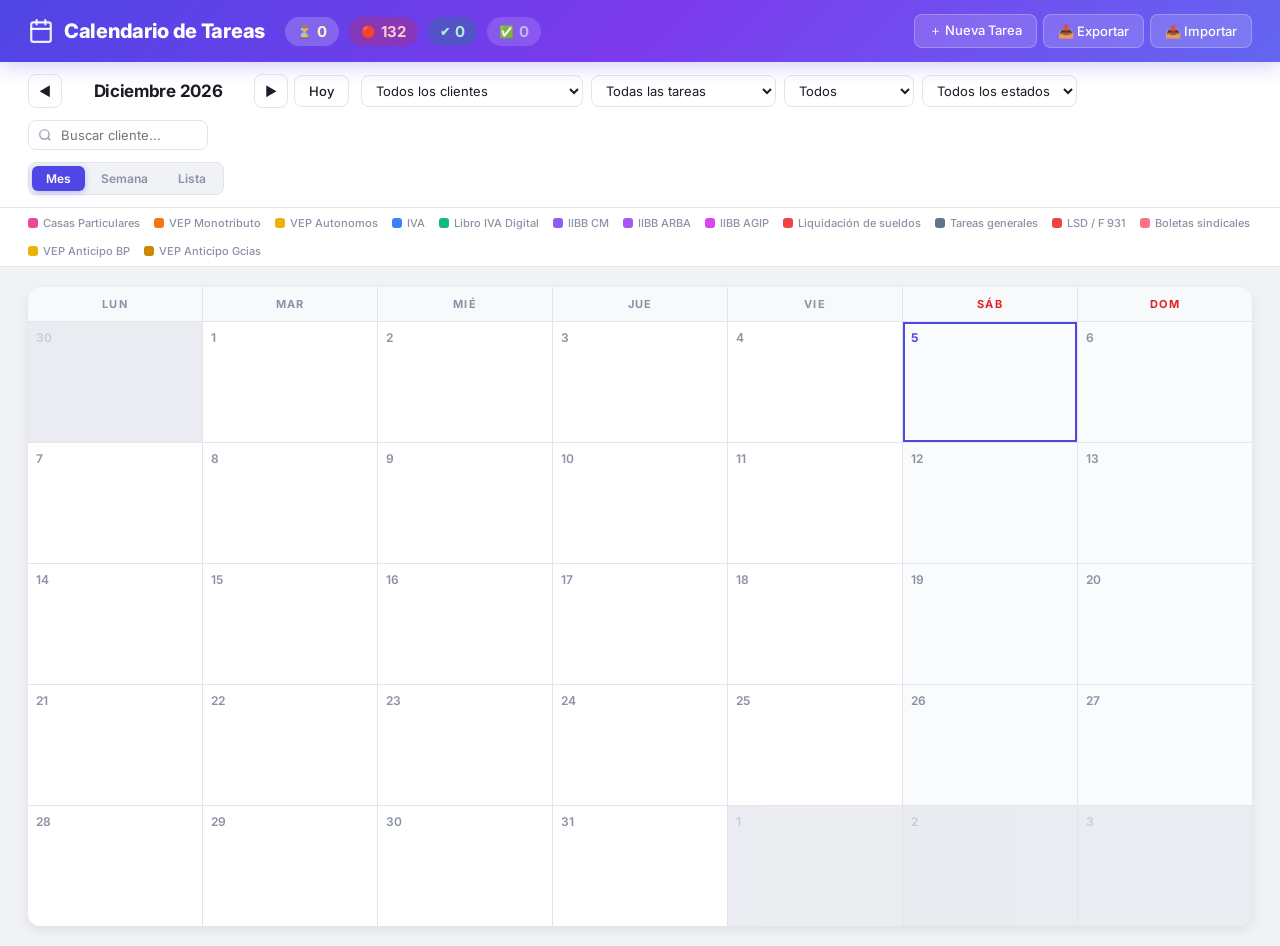
==== index.html @ 4459e0dd "feat: calendario de tareas - FastAPI + MongoDB Atlas + Firebase Auth - Backend FastAPI con Motor (Mo" ====
<!DOCTYPE html>
<html lang="es">
<head>
<meta charset="UTF-8">
<meta name="viewport" content="width=device-width, initial-scale=1.0">
<title>Calendario de Tareas - Estudio Contable</title>
<link href="https://fonts.googleapis.com/css2?family=Inter:wght@300;400;500;600;700;800&display=swap" rel="stylesheet">
<style>
*,*::before,*::after{box-sizing:border-box;margin:0;padding:0}
:root{
  --bg:#f0f2f5;--surface:#ffffff;--surface2:#f8f9fb;--surface-hover:#f1f3f8;
  --border:#e2e5eb;--border-light:#eef0f4;
  --text:#1a1d26;--text-secondary:#4a5068;--text-muted:#8b92a5;
  --accent:#4f46e5;--accent-light:#6366f1;--accent-bg:#eef2ff;
  --danger:#dc2626;--danger-bg:#fef2f2;--danger-border:#fecaca;
  --warning:#d97706;--warning-bg:#fffbeb;--warning-border:#fde68a;
  --success:#059669;--success-bg:#ecfdf5;--success-border:#a7f3d0;
  --color-casas:#ec4899;--color-vep-mono:#f97316;--color-vep-auto:#eab308;
  --color-iva:#3b82f6;--color-libro:#10b981;--color-iibb-cm:#8b5cf6;
  --color-iibb-arba:#a855f7;--color-iibb-agip:#d946ef;--color-lsd:#ef4444;
  --color-tareas:#64748b;
  --radius:12px;--radius-sm:8px;
  --shadow-sm:0 1px 3px rgba(0,0,0,.06),0 1px 2px rgba(0,0,0,.04);
  --shadow:0 4px 12px rgba(0,0,0,.08);--shadow-lg:0 12px 40px rgba(0,0,0,.12);
}
html{scroll-behavior:smooth}
body{font-family:'Inter','Segoe UI',-apple-system,BlinkMacSystemFont,sans-serif;background:var(--bg);color:var(--text);min-height:100vh;-webkit-font-smoothing:antialiased}

/* HEADER */
.header{background:linear-gradient(135deg,#4f46e5 0%,#7c3aed 50%,#6366f1 100%);padding:14px 28px;display:flex;align-items:center;justify-content:space-between;position:sticky;top:0;z-index:100;box-shadow:0 4px 20px rgba(79,70,229,.25)}
.header-left{display:flex;align-items:center;gap:20px}
.logo{font-size:20px;font-weight:800;color:white;display:flex;align-items:center;gap:10px;letter-spacing:-.3px}
.logo svg{width:26px;height:26px;color:rgba(255,255,255,.9)}
.header-stats{display:flex;gap:10px}
.stat-pill{display:flex;align-items:center;gap:5px;padding:5px 12px;border-radius:20px;font-size:12px;font-weight:600;backdrop-filter:blur(8px)}
.stat-pill.pending{background:rgba(255,255,255,.2);color:#fef3c7}
.stat-pill.overdue{background:rgba(220,38,38,.25);color:#fecaca}
.stat-pill.done{background:rgba(5,150,105,.25);color:#a7f3d0}
.stat-pill.finalized{background:rgba(255,255,255,.15);color:#c4b5fd}
.stat-pill .count{font-size:15px;font-weight:700}
.header-actions{display:flex;gap:6px}

/* BUTTONS */
.btn{display:inline-flex;align-items:center;gap:5px;padding:7px 14px;border:1px solid var(--border);border-radius:var(--radius-sm);background:var(--surface);color:var(--text);cursor:pointer;font-size:13px;font-weight:500;font-family:inherit;transition:all .15s;white-space:nowrap}
.btn:hover{background:var(--surface-hover);border-color:var(--accent);color:var(--accent);box-shadow:var(--shadow-sm)}
.btn-primary{background:var(--accent);border-color:var(--accent);color:white}
.btn-primary:hover{background:var(--accent-light);border-color:var(--accent-light);color:white;box-shadow:0 4px 12px rgba(79,70,229,.3)}
.btn-header{background:rgba(255,255,255,.15);border:1px solid rgba(255,255,255,.25);color:white;backdrop-filter:blur(4px)}
.btn-header:hover{background:rgba(255,255,255,.25);border-color:rgba(255,255,255,.4);color:white}
.btn-icon{width:34px;height:34px;padding:0;display:flex;align-items:center;justify-content:center}
.btn-danger{color:var(--danger);border-color:var(--danger-border)}
.btn-danger:hover{background:var(--danger-bg);color:var(--danger);border-color:var(--danger)}

/* TOOLBAR */
.toolbar{padding:12px 28px;display:flex;align-items:center;justify-content:space-between;gap:12px;background:var(--surface);border-bottom:1px solid var(--border);flex-wrap:wrap;box-shadow:var(--shadow-sm)}
.toolbar-left{display:flex;align-items:center;gap:12px;flex-wrap:wrap}
.toolbar-right{display:flex;align-items:center;gap:8px}
.nav-month{display:flex;align-items:center;gap:6px}
.nav-month .month-label{font-size:17px;font-weight:700;min-width:180px;text-align:center;letter-spacing:-.3px}
.view-toggle{display:flex;background:var(--bg);border-radius:var(--radius-sm);padding:3px;gap:2px;border:1px solid var(--border)}
.view-toggle .btn{border:none;background:transparent;padding:5px 14px;border-radius:6px;font-size:12px;font-weight:600;color:var(--text-muted)}
.view-toggle .btn:hover{background:var(--surface-hover);color:var(--text);box-shadow:none}
.view-toggle .btn.active{background:var(--accent);color:white;box-shadow:0 2px 6px rgba(79,70,229,.3)}
.filter-group{display:flex;gap:8px;flex-wrap:wrap}
.filter-select{padding:6px 10px;border:1px solid var(--border);border-radius:var(--radius-sm);background:var(--surface);color:var(--text);font-size:13px;font-family:inherit;min-width:130px;cursor:pointer;transition:border-color .15s}
.filter-select:focus{outline:none;border-color:var(--accent);box-shadow:0 0 0 3px var(--accent-bg)}
.search-input{padding:6px 10px 6px 32px;border:1px solid var(--border);border-radius:var(--radius-sm);background:var(--surface);color:var(--text);font-size:13px;font-family:inherit;width:180px;transition:border-color .15s}
.search-input:focus{outline:none;border-color:var(--accent);box-shadow:0 0 0 3px var(--accent-bg)}
.search-wrapper{position:relative}
.search-wrapper svg{position:absolute;left:10px;top:50%;transform:translateY(-50%);color:var(--text-muted);width:14px;height:14px}

/* CALENDAR GRID */
.calendar-container{padding:20px 28px;overflow-x:auto}
.calendar-grid{display:grid;grid-template-columns:repeat(7,1fr);gap:1px;background:var(--border);border-radius:var(--radius);overflow:hidden;min-width:900px;box-shadow:var(--shadow)}
.day-header{background:var(--surface2);padding:10px;text-align:center;font-size:11px;font-weight:700;text-transform:uppercase;letter-spacing:1.2px;color:var(--text-muted)}
.day-header.weekend{color:var(--danger)}
.day-cell{background:var(--surface);min-height:120px;padding:8px;position:relative;transition:background .15s}
.day-cell:hover{background:var(--surface2)}
.day-cell.other-month{opacity:.3}
.day-cell.today{background:var(--accent-bg);box-shadow:inset 0 0 0 2px var(--accent)}
.day-cell.weekend{background:#fafbfd}
.day-number{font-size:12px;font-weight:600;color:var(--text-muted);margin-bottom:5px;display:flex;justify-content:space-between;align-items:center}
.day-cell.today .day-number{color:var(--accent);font-weight:700}
.day-number .task-count{font-size:9px;background:var(--accent-bg);color:var(--accent);padding:1px 6px;border-radius:10px;font-weight:700}
.task-cards{display:flex;flex-direction:column;gap:2px;max-height:180px;overflow-y:auto}
.task-cards::-webkit-scrollbar{width:2px}
.task-cards::-webkit-scrollbar-thumb{background:var(--border);border-radius:2px}

/* TASK CARD */
.task-card{padding:4px 7px;border-radius:5px;font-size:11px;cursor:pointer;border-left:3px solid;transition:all .12s;display:flex;align-items:center;gap:5px}
.task-card:hover{transform:translateX(2px);box-shadow:var(--shadow)}
.task-card .card-text{flex:1;min-width:0}
.task-card .client-name{font-weight:600;white-space:nowrap;overflow:hidden;text-overflow:ellipsis;display:block;font-size:10.5px;color:var(--text)}
.task-card .task-type{font-size:9px;color:var(--text-muted);white-space:nowrap;overflow:hidden;text-overflow:ellipsis}
.task-card .card-badge{font-size:8px;padding:1px 4px;border-radius:3px;font-weight:700;flex-shrink:0;letter-spacing:.3px}
.badge-mechi{background:#fce7f3;color:#be185d}
.badge-persona{background:#dbeafe;color:#1d4ed8}
.task-card[data-type="Casas Particulares"]{border-color:var(--color-casas);background:#fdf2f8}
.task-card[data-type="VEP Monotributo"]{border-color:var(--color-vep-mono);background:#fff7ed}
.task-card[data-type="VEP Autonomos"]{border-color:var(--color-vep-auto);background:#fefce8}
.task-card[data-type="IVA"]{border-color:var(--color-iva);background:#eff6ff}
.task-card[data-type="Libro IVA Digital"]{border-color:var(--color-libro);background:#ecfdf5}
.task-card[data-type="IIBB CM"]{border-color:var(--color-iibb-cm);background:#f5f3ff}
.task-card[data-type="IIBB ARBA"]{border-color:var(--color-iibb-arba);background:#faf5ff}
.task-card[data-type="IIBB AGIP"]{border-color:var(--color-iibb-agip);background:#fdf4ff}
.task-card[data-type="Liquidación de sueldos"]{border-color:var(--color-lsd);background:#fef2f2}
.task-card[data-type="Tareas generales"]{border-color:var(--color-tareas);background:#f8fafc}
.task-card.overdue{box-shadow:0 0 0 1px rgba(220,38,38,.3)}
.task-card.finalized{opacity:.5;cursor:default}
.task-card.finalized .client-name,.task-card.finalized .task-type{text-decoration:line-through}
.week-task-card.finalized{opacity:.5;cursor:default}
.week-task-card.finalized .client-name,.week-task-card.finalized .task-type{text-decoration:line-through}
.list-table tbody tr.finalized{opacity:.55}
.list-table tbody tr.finalized td strong{text-decoration:line-through}
.fin-tag{display:inline-flex;align-items:center;gap:3px;font-size:8px;padding:1px 5px;border-radius:3px;background:var(--success-bg);color:var(--success);border:1px solid var(--success-border);font-weight:700;white-space:nowrap;letter-spacing:.3px}
.week-task-card .fin-tag{font-size:9px;padding:2px 6px;margin-top:4px}
.list-table .fin-tag{font-size:10px;padding:2px 8px}
.list-table .restore-btn{background:none;border:1px solid var(--border);border-radius:5px;padding:4px 8px;font-size:11px;color:var(--text-muted);cursor:pointer;font-family:inherit;transition:all .12s}
.list-table .restore-btn:hover{color:var(--accent);border-color:var(--accent);background:var(--accent-bg)}

/* WEEK VIEW */
.week-grid{display:grid;grid-template-columns:repeat(7,1fr);gap:1px;background:var(--border);border-radius:var(--radius);overflow:hidden;min-width:900px;box-shadow:var(--shadow)}
.week-day-col{background:var(--surface);min-height:60vh;display:flex;flex-direction:column}
.week-day-col.today{background:var(--accent-bg)}
.week-day-header{padding:14px 12px;text-align:center;border-bottom:1px solid var(--border);background:var(--surface2)}
.week-day-header .wday-name{font-size:10px;text-transform:uppercase;letter-spacing:1.2px;color:var(--text-muted);font-weight:700}
.week-day-header .wday-num{font-size:24px;font-weight:800;margin-top:2px}
.week-day-col.today .wday-num{color:var(--accent)}
.week-day-body{padding:8px;flex:1;display:flex;flex-direction:column;gap:5px;overflow-y:auto}
.week-task-card{padding:8px 10px;border-radius:var(--radius-sm);font-size:12px;cursor:pointer;border-left:4px solid;transition:all .12s}
.week-task-card:hover{transform:translateX(2px);box-shadow:var(--shadow)}
.week-task-card .client-name{font-weight:600;margin-bottom:2px;font-size:12px;color:var(--text)}
.week-task-card .task-type{font-size:10px;color:var(--text-muted);margin-bottom:6px}
.week-task-card .card-actions{display:flex;gap:4px}
.week-task-card .action-btn{width:24px;height:24px;border-radius:5px;border:1px solid var(--border);background:var(--surface);color:var(--text-muted);cursor:pointer;display:flex;align-items:center;justify-content:center;font-size:11px;transition:all .12s}
.week-task-card .action-btn.active{border-color:var(--success);color:var(--success);background:var(--success-bg)}
.week-task-card .action-btn:hover{border-color:var(--accent)}
.week-task-card .action-btn.finalize-btn{font-size:12px}
.week-task-card .action-btn.finalize-btn:hover{border-color:var(--success);color:var(--success);background:var(--success-bg)}
.week-task-card[data-type="Casas Particulares"]{border-color:var(--color-casas);background:#fdf2f8}
.week-task-card[data-type="VEP Monotributo"]{border-color:var(--color-vep-mono);background:#fff7ed}
.week-task-card[data-type="VEP Autonomos"]{border-color:var(--color-vep-auto);background:#fefce8}
.week-task-card[data-type="IVA"]{border-color:var(--color-iva);background:#eff6ff}
.week-task-card[data-type="Libro IVA Digital"]{border-color:var(--color-libro);background:#ecfdf5}
.week-task-card[data-type="IIBB CM"]{border-color:var(--color-iibb-cm);background:#f5f3ff}
.week-task-card[data-type="IIBB ARBA"]{border-color:var(--color-iibb-arba);background:#faf5ff}
.week-task-card[data-type="IIBB AGIP"]{border-color:var(--color-iibb-agip);background:#fdf4ff}
.week-task-card[data-type="Liquidación de sueldos"]{border-color:var(--color-lsd);background:#fef2f2}
.week-task-card[data-type="Tareas generales"]{border-color:var(--color-tareas);background:#f8fafc}

/* LIST VIEW */
.list-container{padding:20px 28px}
.list-table{width:100%;border-collapse:separate;border-spacing:0;background:var(--surface);border-radius:var(--radius);overflow:hidden;box-shadow:var(--shadow)}
.list-table thead th{background:var(--surface2);padding:12px 14px;text-align:left;font-size:10px;text-transform:uppercase;letter-spacing:1px;color:var(--text-muted);font-weight:700;border-bottom:2px solid var(--border);cursor:pointer;user-select:none;transition:color .15s}
.list-table thead th:hover{color:var(--accent)}
.list-table thead th .sort-icon{margin-left:4px;opacity:.5}
.list-table tbody tr{border-bottom:1px solid var(--border-light);transition:background .1s}
.list-table tbody tr:last-child{border-bottom:none}
.list-table tbody tr:hover{background:var(--surface2)}
.list-table tbody td{padding:10px 14px;font-size:13px}
.list-table .type-badge{display:inline-flex;align-items:center;padding:3px 10px;border-radius:12px;font-size:11px;font-weight:600;white-space:nowrap}
.list-table .status-checks{display:flex;gap:5px;align-items:center}
.list-table .check-btn{width:28px;height:28px;border-radius:6px;border:1px solid var(--border);background:var(--surface);color:var(--text-muted);cursor:pointer;display:flex;align-items:center;justify-content:center;font-size:12px;transition:all .12s}
.list-table .check-btn.active{border-color:var(--success);color:var(--success);background:var(--success-bg)}
.list-table .check-btn:hover{border-color:var(--accent)}
.list-table .check-btn.finalize-btn{font-size:14px}
.list-table .check-btn.finalize-btn:hover{border-color:var(--success);color:var(--success);background:var(--success-bg)}
.vto-badge{padding:3px 8px;border-radius:6px;font-size:11px;font-weight:600}
.vto-badge.overdue{background:var(--danger-bg);color:var(--danger);border:1px solid var(--danger-border)}
.vto-badge.upcoming{background:var(--accent-bg);color:var(--accent)}
.vto-badge.future{color:var(--text-muted)}

/* FINALIZED PANEL */
.finalized-panel{margin:20px 28px;background:var(--surface);border-radius:var(--radius);box-shadow:var(--shadow);overflow:hidden;border:1px solid var(--border)}
.finalized-header{display:flex;align-items:center;justify-content:space-between;padding:14px 20px;background:var(--success-bg);border-bottom:1px solid var(--success-border);cursor:pointer;user-select:none;transition:background .15s}
.finalized-header:hover{background:#d1fae5}
.finalized-header h3{font-size:14px;font-weight:700;color:var(--success);display:flex;align-items:center;gap:8px}
.finalized-header .fin-count{background:var(--success);color:white;padding:2px 8px;border-radius:10px;font-size:11px;font-weight:700}
.finalized-header .toggle-arrow{font-size:14px;color:var(--success);transition:transform .2s}
.finalized-header.collapsed .toggle-arrow{transform:rotate(-90deg)}
.finalized-body{max-height:400px;overflow-y:auto}
.finalized-body.collapsed{display:none}
.finalized-table{width:100%;border-collapse:separate;border-spacing:0}
.finalized-table thead th{background:var(--surface2);padding:10px 14px;text-align:left;font-size:10px;text-transform:uppercase;letter-spacing:1px;color:var(--text-muted);font-weight:700;border-bottom:1px solid var(--border);position:sticky;top:0}
.finalized-table tbody tr{border-bottom:1px solid var(--border-light)}
.finalized-table tbody tr:last-child{border-bottom:none}
.finalized-table tbody tr:hover{background:var(--surface2)}
.finalized-table tbody td{padding:9px 14px;font-size:13px;color:var(--text-secondary)}
.finalized-table .fin-date{font-size:11px;font-weight:600;color:var(--success);background:var(--success-bg);padding:2px 8px;border-radius:4px}
.finalized-table .restore-btn{background:none;border:1px solid var(--border);border-radius:5px;padding:4px 8px;font-size:11px;color:var(--text-muted);cursor:pointer;font-family:inherit;transition:all .12s}
.finalized-table .restore-btn:hover{color:var(--accent);border-color:var(--accent);background:var(--accent-bg)}

/* MODAL */
.modal-overlay{display:none;position:fixed;inset:0;background:rgba(0,0,0,.3);z-index:200;align-items:center;justify-content:center;backdrop-filter:blur(6px)}
.modal-overlay.active{display:flex}
.modal{background:var(--surface);border-radius:16px;padding:28px;width:440px;max-width:95vw;max-height:85vh;overflow-y:auto;box-shadow:var(--shadow-lg)}
.modal h2{font-size:17px;font-weight:700;margin-bottom:20px;display:flex;align-items:center;gap:8px}
.modal-close{margin-left:auto;background:none;border:none;color:var(--text-muted);font-size:18px;cursor:pointer;padding:4px;border-radius:4px;transition:all .12s}
.modal-close:hover{color:var(--text);background:var(--bg)}
.form-group{margin-bottom:14px}
.form-group label{display:block;font-size:11px;color:var(--text-muted);margin-bottom:5px;font-weight:700;text-transform:uppercase;letter-spacing:.8px}
.form-group select,.form-group input{width:100%;padding:9px 12px;border:1px solid var(--border);border-radius:var(--radius-sm);background:var(--surface);color:var(--text);font-size:14px;font-family:inherit;transition:border-color .15s}
.form-group select:focus,.form-group input:focus{outline:none;border-color:var(--accent);box-shadow:0 0 0 3px var(--accent-bg)}
.modal-actions{display:flex;gap:8px;justify-content:flex-end;margin-top:22px}

/* LEGEND */
.legend{padding:8px 28px;display:flex;gap:14px;flex-wrap:wrap;background:var(--surface);border-bottom:1px solid var(--border)}
.legend-item{display:flex;align-items:center;gap:5px;font-size:11px;color:var(--text-muted);font-weight:500}
.legend-dot{width:10px;height:10px;border-radius:3px}

/* TOAST */
.toast-container{position:fixed;bottom:20px;right:20px;z-index:300;display:flex;flex-direction:column;gap:8px}
.toast{padding:12px 20px;border-radius:var(--radius);background:var(--surface);border:1px solid var(--border);color:var(--text);font-size:13px;box-shadow:var(--shadow-lg);animation:slideIn .3s ease;display:flex;align-items:center;gap:8px;font-weight:500}
.toast.success{border-color:var(--success-border);background:var(--success-bg);color:var(--success)}
.toast.error{border-color:var(--danger-border);background:var(--danger-bg);color:var(--danger)}
@keyframes slideIn{from{opacity:0;transform:translateY(20px)}to{opacity:1;transform:translateY(0)}}

::-webkit-scrollbar{width:5px;height:5px}
::-webkit-scrollbar-track{background:transparent}
::-webkit-scrollbar-thumb{background:var(--border);border-radius:3px}
::-webkit-scrollbar-thumb:hover{background:var(--text-muted)}
#importInput{display:none}
@media(max-width:768px){.header{flex-direction:column;gap:10px;padding:12px 16px}.toolbar{flex-direction:column;align-items:stretch;padding:10px 16px}.header-stats{flex-wrap:wrap}.calendar-container,.list-container{padding:10px}.finalized-panel{margin:10px}}
</style>
</head>
<body>
<header class="header">
  <div class="header-left">
    <div class="logo">
      <svg viewBox="0 0 24 24" fill="none" stroke="currentColor" stroke-width="2" stroke-linecap="round" stroke-linejoin="round"><rect x="3" y="4" width="18" height="18" rx="2" ry="2"/><line x1="16" y1="2" x2="16" y2="6"/><line x1="8" y1="2" x2="8" y2="6"/><line x1="3" y1="10" x2="21" y2="10"/></svg>
      Calendario de Tareas
    </div>
    <div class="header-stats">
      <span class="stat-pill pending" title="Pendientes">&#x23F3; <span class="count" id="statPending">0</span></span>
      <span class="stat-pill overdue" title="Vencidas">&#x1F534; <span class="count" id="statOverdue">0</span></span>
      <span class="stat-pill done" title="Listas para finalizar">&#x2714; <span class="count" id="statDone">0</span></span>
      <span class="stat-pill finalized" title="Finalizadas">&#x2705; <span class="count" id="statFinalized">0</span></span>
    </div>
  </div>
  <div class="header-actions">
    <button class="btn btn-header" onclick="addTask()">&#xFF0B; Nueva Tarea</button>
    <button class="btn btn-header" onclick="exportJSON()">&#x1F4E5; Exportar</button>
    <button class="btn btn-header" onclick="document.getElementById('importInput').click()">&#x1F4E4; Importar</button>
    <input type="file" id="importInput" accept=".json" onchange="importJSON(event)">
  </div>
</header>
<div class="toolbar">
  <div class="toolbar-left">
    <div class="nav-month">
      <button class="btn btn-icon" onclick="changeMonth(-1)">&#x25C0;</button>
      <span class="month-label" id="monthLabel">Marzo 2026</span>
      <button class="btn btn-icon" onclick="changeMonth(1)">&#x25B6;</button>
      <button class="btn" onclick="goToday()">Hoy</button>
    </div>
    <div class="filter-group">
      <select class="filter-select" id="filterCliente" onchange="render()"><option value="">Todos los clientes</option></select>
      <select class="filter-select" id="filterTarea" onchange="render()"><option value="">Todas las tareas</option></select>
      <select class="filter-select" id="filterResponsable" onchange="render()"><option value="">Todos</option></select>
      <select class="filter-select" id="filterEstado" onchange="render()">
        <option value="">Todos los estados</option>
        <option value="pending">Pendientes</option>
        <option value="overdue">Vencidas</option>
        <option value="finalized">Finalizadas</option>
      </select>
    </div>
    <div class="search-wrapper">
      <svg viewBox="0 0 24 24" fill="none" stroke="currentColor" stroke-width="2"><circle cx="11" cy="11" r="8"/><path d="m21 21-4.35-4.35"/></svg>
      <input type="text" class="search-input" id="searchInput" placeholder="Buscar cliente..." oninput="render()">
    </div>
  </div>
  <div class="toolbar-right">
    <div class="view-toggle">
      <button class="btn active" data-view="month" onclick="setView('month')">Mes</button>
      <button class="btn" data-view="week" onclick="setView('week')">Semana</button>
      <button class="btn" data-view="list" onclick="setView('list')">Lista</button>
    </div>
  </div>
</div>
<div class="legend" id="legend"></div>
<div id="viewMonth" class="calendar-container"></div>
<div id="viewWeek" class="calendar-container" style="display:none"></div>
<div id="viewList" class="list-container" style="display:none"></div>
<div class="finalized-panel" id="finalizedPanel" style="display:none">
  <div class="finalized-header" id="finalizedHeader" onclick="toggleFinalized()">
    <h3>&#x2705; Tareas Finalizadas <span class="fin-count" id="finCount">0</span></h3>
    <span class="toggle-arrow">&#x25BC;</span>
  </div>
  <div class="finalized-body" id="finalizedBody"></div>
</div>
<div class="modal-overlay" id="modalOverlay" onclick="if(event.target===this)closeModal()">
  <div class="modal">
    <h2 id="modalTitle">&#x1F4DD; Nueva Tarea <button class="modal-close" onclick="closeModal()">&#x2715;</button></h2>
    <div class="form-group"><label>Cliente</label><select id="formCliente"></select></div>
    <div class="form-group"><label>Tipo de Tarea</label><select id="formTarea"></select></div>
    <div class="form-group"><label>Responsable</label><select id="formResponsable"><option value="PERSONA">PERSONA</option><option value="MECHI">MECHI</option></select></div>
    <div class="form-group"><label>Fecha de Vencimiento</label><input type="date" id="formVencimiento"></div>
    <div class="form-group"><label>Semana</label><select id="formSemana"><option value="1ER SEMANA">1ER SEMANA</option><option value="2DA SEMANA">2DA SEMANA</option><option value="3ER SEMANA">3ER SEMANA</option><option value="4TA SEMANA">4TA SEMANA</option></select></div>
    <div class="modal-actions">
      <button class="btn" onclick="closeModal()">Cancelar</button>
      <button class="btn btn-primary" onclick="saveTask()">Guardar</button>
      <button class="btn btn-danger" id="btnDelete" style="display:none" onclick="deleteTask()">&#x1F5D1; Eliminar</button>
      <button class="btn" id="btnFinalize" style="display:none;background:var(--success-bg);color:var(--success);border-color:var(--success-border);font-weight:600" onclick="finalizeFromModal()">&#x2705; Finalizar</button>
    </div>
  </div>
</div>
<div class="toast-container" id="toastContainer"></div>
<script>
const STORAGE_KEY='calendario-tareas-v2',STORAGE_FIN_KEY='calendario-finalizadas-v2';
const MONTHS_ES=['Enero','Febrero','Marzo','Abril','Mayo','Junio','Julio','Agosto','Septiembre','Octubre','Noviembre','Diciembre'];
const DAYS_FULL=['Domingo','Lunes','Martes','Mi\u00e9rcoles','Jueves','Viernes','S\u00e1bado'];
const TASK_COLORS={'Casas Particulares':'#ec4899','VEP Monotributo':'#f97316','VEP Autonomos':'#eab308','IVA':'#3b82f6','Libro IVA Digital':'#10b981','IIBB CM':'#8b5cf6','IIBB ARBA':'#a855f7','IIBB AGIP':'#d946ef','Liquidaci\u00f3n de sueldos':'#ef4444','Tareas generales':'#64748b','LSD / F 931':'#ef4444','Boletas sindicales':'#fb7185','VEP Anticipo BP':'#eab308','VEP Anticipo Gcias':'#ca8a04'};
let state={tareas:[],finalizadas:[],currentView:'month',currentDate:new Date(2026,2,1),weekStart:null,editingId:null,sortCol:'vencimiento',sortDir:1,finalizedCollapsed:false};

function init(){
  const s=localStorage.getItem(STORAGE_KEY),sf=localStorage.getItem(STORAGE_FIN_KEY);
  if(s){try{state.tareas=JSON.parse(s)}catch(e){loadInitialData()}}else{loadInitialData()}
  if(sf){try{state.finalizadas=JSON.parse(sf)}catch(e){state.finalizadas=[]}}
  const t=new Date();state.currentDate=new Date(t.getFullYear(),t.getMonth(),1);state.weekStart=getWeekStart(t);
  populateFilters();populateFormSelects();renderLegend();render();
}
function loadInitialData(){state.tareas=INITIAL_DATA.map(t=>({...t}));saveToStorage()}
function saveToStorage(){localStorage.setItem(STORAGE_KEY,JSON.stringify(state.tareas));localStorage.setItem(STORAGE_FIN_KEY,JSON.stringify(state.finalizadas))}

function parseDate(s){if(!s)return null;const[y,m,d]=s.split('-').map(Number);return new Date(y,m-1,d)}
function formatDate(d){return `${d.getFullYear()}-${String(d.getMonth()+1).padStart(2,'0')}-${String(d.getDate()).padStart(2,'0')}`}
function formatDateShort(s){const d=parseDate(s);if(!d)return'';return`${d.getDate()}/${d.getMonth()+1}`}
function formatDateFull(s){const d=parseDate(s);if(!d)return'';return`${d.getDate()}/${d.getMonth()+1}/${d.getFullYear()}`}
function isToday(d){const t=new Date();return d.getDate()===t.getDate()&&d.getMonth()===t.getMonth()&&d.getFullYear()===t.getFullYear()}
function getWeekStart(d){const dd=new Date(d);const day=dd.getDay();dd.setDate(dd.getDate()-day+(day===0?-6:1));dd.setHours(0,0,0,0);return dd}
function getDaysInMonth(y,m){return new Date(y,m+1,0).getDate()}
function getTaskStatus(task){
  if(task.completado&&task.revisado&&task.enviado)return'ready';
  const vto=parseDate(task.vencimiento);if(!vto)return'pending';
  const today=new Date();today.setHours(0,0,0,0);
  if(vto<today)return'overdue';return'pending';
}

function finalizeTask(id){
  const idx=state.tareas.findIndex(t=>t.id===id);if(idx===-1)return;
  const task=state.tareas[idx];
  state.finalizadas.push({...task,fechaFinalizacion:formatDate(new Date()),completado:true,revisado:true,enviado:true});
  state.tareas.splice(idx,1);saveToStorage();populateFilters();render();
  showToast(`"${task.cliente} \u2014 ${task.tarea}" finalizada`,'success');
}
function restoreTask(id){
  const idx=state.finalizadas.findIndex(t=>t.id===id);if(idx===-1)return;
  const task=state.finalizadas[idx];delete task.fechaFinalizacion;
  task.completado=false;task.revisado=false;task.enviado=false;
  state.tareas.push(task);state.finalizadas.splice(idx,1);
  saveToStorage();populateFilters();render();
  showToast(`"${task.cliente} \u2014 ${task.tarea}" restaurada`,'success');
}
function toggleFinalized(){
  state.finalizedCollapsed=!state.finalizedCollapsed;
  document.getElementById('finalizedBody').classList.toggle('collapsed',state.finalizedCollapsed);
  document.getElementById('finalizedHeader').classList.toggle('collapsed',state.finalizedCollapsed);
}

function getFilteredTasks(){
  const fC=document.getElementById('filterCliente').value,fT=document.getElementById('filterTarea').value,fR=document.getElementById('filterResponsable').value,fE=document.getElementById('filterEstado').value,search=document.getElementById('searchInput').value.toLowerCase();
  const combined=[...state.tareas.map(t=>({...t,_finalized:false})),...state.finalizadas.map(t=>({...t,_finalized:true}))];
  return combined.filter(t=>{
    if(fC&&t.cliente!==fC)return false;if(fT&&t.tarea!==fT)return false;if(fR&&t.responsable!==fR)return false;
    if(fE){if(fE==='finalized')return t._finalized;if(t._finalized)return false;const st=getTaskStatus(t);if(fE!==st&&!(fE==='pending'&&st==='ready'))return false}
    if(search&&!t.cliente.toLowerCase().includes(search)&&!t.tarea.toLowerCase().includes(search))return false;return true;
  });
}
function populateFilters(){
  const all=[...state.tareas,...state.finalizadas];
  const sel=(id,items,label)=>{const el=document.getElementById(id);const v=el.value;el.innerHTML=`<option value="">${label}</option>`+items.map(i=>`<option value="${i}">${i}</option>`).join('');el.value=v};
  sel('filterCliente',[...new Set(all.map(t=>t.cliente))].sort(),'Todos los clientes');
  sel('filterTarea',[...new Set(all.map(t=>t.tarea))].sort(),'Todas las tareas');
  sel('filterResponsable',[...new Set(all.map(t=>t.responsable))].sort(),'Todos');
}
function populateFormSelects(){
  const all=[...state.tareas,...state.finalizadas];
  document.getElementById('formCliente').innerHTML=`<option value="">-- Nuevo cliente --</option>`+[...new Set(all.map(t=>t.cliente))].sort().map(c=>`<option value="${c}">${c}</option>`).join('');
  document.getElementById('formTarea').innerHTML=[...new Set(all.map(t=>t.tarea))].sort().map(t=>`<option value="${t}">${t}</option>`).join('');
}
function renderLegend(){document.getElementById('legend').innerHTML=Object.entries(TASK_COLORS).map(([n,c])=>`<div class="legend-item"><div class="legend-dot" style="background:${c}"></div>${n}</div>`).join('')}

function updateStats(){
  let pending=0,overdue=0,ready=0;
  state.tareas.forEach(t=>{const s=getTaskStatus(t);if(s==='overdue')overdue++;else if(s==='ready')ready++;else pending++});
  document.getElementById('statPending').textContent=pending;
  document.getElementById('statOverdue').textContent=overdue;
  document.getElementById('statDone').textContent=ready;
  document.getElementById('statFinalized').textContent=state.finalizadas.length;
}

function setView(v){
  state.currentView=v;
  document.querySelectorAll('.view-toggle .btn').forEach(b=>b.classList.toggle('active',b.dataset.view===v));
  document.getElementById('viewMonth').style.display=v==='month'?'':'none';
  document.getElementById('viewWeek').style.display=v==='week'?'':'none';
  document.getElementById('viewList').style.display=v==='list'?'':'none';render();
}
function changeMonth(delta){if(state.currentView==='week')state.weekStart=new Date(state.weekStart.getTime()+delta*7*86400000);else state.currentDate.setMonth(state.currentDate.getMonth()+delta);render()}
function goToday(){const t=new Date();state.currentDate=new Date(t.getFullYear(),t.getMonth(),1);state.weekStart=getWeekStart(t);render()}

function renderMonth(){
  const year=state.currentDate.getFullYear(),month=state.currentDate.getMonth();
  document.getElementById('monthLabel').textContent=`${MONTHS_ES[month]} ${year}`;
  const firstDay=new Date(year,month,1).getDay(),startOffset=firstDay===0?6:firstDay-1;
  const dim=getDaysInMonth(year,month),dimPrev=getDaysInMonth(year,month-1);
  const tasks=getFilteredTasks();let h='';
  ['Lun','Mar','Mi\u00e9','Jue','Vie','S\u00e1b','Dom'].forEach((d,i)=>{h+=`<div class="day-header ${i>=5?'weekend':''}">${d}</div>`});
  const totalCells=Math.ceil((startOffset+dim)/7)*7;
  for(let i=0;i<totalCells;i++){
    let dn,dateObj,isOther=false;
    if(i<startOffset){dn=dimPrev-startOffset+i+1;dateObj=new Date(year,month-1,dn);isOther=true}
    else if(i>=startOffset+dim){dn=i-startOffset-dim+1;dateObj=new Date(year,month+1,dn);isOther=true}
    else{dn=i-startOffset+1;dateObj=new Date(year,month,dn)}
    const isWe=(i%7)>=5,isT=isToday(dateObj),ds=formatDate(dateObj);
    const dt=tasks.filter(t=>t.vencimiento===ds);
    h+=`<div class="day-cell ${isOther?'other-month':''} ${isT?'today':''} ${isWe?'weekend':''}">`;
    h+=`<div class="day-number">${dn}${dt.length?`<span class="task-count">${dt.length}</span>`:''}</div>`;
    if(dt.length){h+=`<div class="task-cards">`;dt.forEach(t=>{
      const st=getTaskStatus(t),isFin=t._finalized;
      h+=`<div class="task-card ${st==='overdue'&&!isFin?'overdue':''} ${isFin?'finalized':''}" data-type="${t.tarea}" ${isFin?'':`onclick="editTask(${t.id})"`} title="${t.cliente} \u2014 ${t.tarea}&#10;${t.responsable} | Vto: ${formatDateShort(t.vencimiento)}${isFin?'&#10;\u2705 Finalizada '+formatDateFull(t.fechaFinalizacion):''}">
<div class="card-text"><span class="client-name">${t.cliente}</span><span class="task-type">${t.tarea}</span></div>${isFin?`<span class="fin-tag">\u2705</span>`:`<span class="card-badge badge-${t.responsable.toLowerCase()}">${t.responsable==='MECHI'?'M':'P'}</span>`}</div>`;
    });h+=`</div>`}h+=`</div>`;
  }
  document.getElementById('viewMonth').innerHTML=`<div class="calendar-grid">${h}</div>`;
}

function renderWeek(){
  const ws=state.weekStart,we=new Date(ws.getTime()+6*86400000);
  document.getElementById('monthLabel').textContent=`${ws.getDate()}/${ws.getMonth()+1} \u2014 ${we.getDate()}/${we.getMonth()+1}/${we.getFullYear()}`;
  const tasks=getFilteredTasks();let h='';
  for(let i=0;i<7;i++){
    const d=new Date(ws.getTime()+i*86400000),ds=formatDate(d),isT=isToday(d);
    const dt=tasks.filter(t=>t.vencimiento===ds);
    h+=`<div class="week-day-col ${isT?'today':''}"><div class="week-day-header"><div class="wday-name">${DAYS_FULL[d.getDay()]}</div><div class="wday-num">${d.getDate()}</div></div><div class="week-day-body">`;
    dt.forEach(t=>{
      const isFin=t._finalized;
      h+=`<div class="week-task-card ${isFin?'finalized':''}" data-type="${t.tarea}" ${isFin?'':`onclick="editTask(${t.id})"`}><div class="client-name">${t.cliente}</div><div class="task-type">${t.tarea}</div>${isFin?`<div class="fin-tag">\u2705 Finalizada ${formatDateShort(t.fechaFinalizacion)}</div>`:`<div class="card-actions" onclick="event.stopPropagation()"><button class="action-btn ${t.completado?'active':''}" onclick="toggleStatus(${t.id},'completado')" title="Completado">\u2714</button><button class="action-btn ${t.revisado?'active':''}" onclick="toggleStatus(${t.id},'revisado')" title="Revisado">\uD83D\uDD0D</button><button class="action-btn ${t.enviado?'active':''}" onclick="toggleStatus(${t.id},'enviado')" title="Enviado">\uD83D\uDCE9</button><button class="action-btn finalize-btn" onclick="finalizeTask(${t.id})" title="Finalizar tarea">\uD83C\uDFC1</button></div>`}</div>`;
    });h+=`</div></div>`;
  }
  document.getElementById('viewWeek').innerHTML=`<div class="week-grid">${h}</div>`;
}

function renderList(){
  const year=state.currentDate.getFullYear(),month=state.currentDate.getMonth();
  document.getElementById('monthLabel').textContent=`${MONTHS_ES[month]} ${year}`;
  let tasks=getFilteredTasks();
  tasks.sort((a,b)=>{let va=a[state.sortCol]||'',vb=b[state.sortCol]||'';if(typeof va==='string')va=va.toLowerCase();if(typeof vb==='string')vb=vb.toLowerCase();return va<vb?-state.sortDir:va>vb?state.sortDir:0});
  const si=c=>c===state.sortCol?(state.sortDir===1?'\u25B2':'\u25BC'):'';
  let h=`<table class="list-table"><thead><tr><th onclick="sortBy('cliente')">Cliente <span class="sort-icon">${si('cliente')}</span></th><th onclick="sortBy('tarea')">Tarea <span class="sort-icon">${si('tarea')}</span></th><th onclick="sortBy('responsable')">Qui\u00e9n <span class="sort-icon">${si('responsable')}</span></th><th onclick="sortBy('vencimiento')">Vto <span class="sort-icon">${si('vencimiento')}</span></th><th onclick="sortBy('semana')">Sem <span class="sort-icon">${si('semana')}</span></th><th>Estado</th><th></th></tr></thead><tbody>`;
  tasks.forEach(t=>{
    const st=getTaskStatus(t),co=TASK_COLORS[t.tarea]||'#64748b',vb=st==='overdue'&&!t._finalized?'overdue':'upcoming',isFin=t._finalized;
    h+=`<tr class="${isFin?'finalized':''}" ${isFin?'':`ondblclick="editTask(${t.id})"`}><td><strong>${t.cliente}</strong></td><td><span class="type-badge" style="background:${co}15;color:${co}">${t.tarea}</span></td><td><span class="card-badge badge-${t.responsable.toLowerCase()}">${t.responsable}</span></td><td><span class="vto-badge ${vb}">${formatDateShort(t.vencimiento)}</span></td><td style="font-size:11px;color:var(--text-muted)">${t.semana}</td><td>${isFin?`<span class="fin-tag">\u2705 Finalizada ${formatDateFull(t.fechaFinalizacion)}</span>`:`<div class="status-checks"><button class="check-btn ${t.completado?'active':''}" onclick="toggleStatus(${t.id},'completado')" title="Completado">\u2714</button><button class="check-btn ${t.revisado?'active':''}" onclick="toggleStatus(${t.id},'revisado')" title="Revisado">\uD83D\uDD0D</button><button class="check-btn ${t.enviado?'active':''}" onclick="toggleStatus(${t.id},'enviado')" title="Enviado">\uD83D\uDCE9</button></div>`}</td><td>${isFin?`<button class="restore-btn" onclick="restoreTask(${t.id})" title="Restaurar">\u21A9</button>`:`<button class="check-btn finalize-btn" onclick="finalizeTask(${t.id})" title="Finalizar">\uD83C\uDFC1</button>`}</td></tr>`;
  });
  h+=`</tbody></table>`;document.getElementById('viewList').innerHTML=h;
}
function sortBy(c){if(state.sortCol===c)state.sortDir*=-1;else{state.sortCol=c;state.sortDir=1}render()}

function renderFinalized(){
  const panel=document.getElementById('finalizedPanel'),body=document.getElementById('finalizedBody'),count=document.getElementById('finCount');
  if(state.finalizadas.length===0){panel.style.display='none';return}
  panel.style.display='';count.textContent=state.finalizadas.length;
  const sorted=[...state.finalizadas].sort((a,b)=>(b.fechaFinalizacion||'').localeCompare(a.fechaFinalizacion||''));
  let h=`<table class="finalized-table"><thead><tr><th>Cliente</th><th>Tarea</th><th>Qui\u00e9n</th><th>Venc\u00eda</th><th>Finalizada</th><th></th></tr></thead><tbody>`;
  sorted.forEach(t=>{const co=TASK_COLORS[t.tarea]||'#64748b';
    h+=`<tr><td>${t.cliente}</td><td><span class="type-badge" style="background:${co}15;color:${co}">${t.tarea}</span></td><td><span class="card-badge badge-${t.responsable.toLowerCase()}">${t.responsable}</span></td><td style="font-size:11px;color:var(--text-muted)">${formatDateShort(t.vencimiento)}</td><td><span class="fin-date">${formatDateFull(t.fechaFinalizacion)}</span></td><td><button class="restore-btn" onclick="restoreTask(${t.id})" title="Restaurar">\u21A9 Restaurar</button></td></tr>`;
  });h+=`</tbody></table>`;body.innerHTML=h;
  body.classList.toggle('collapsed',state.finalizedCollapsed);
  document.getElementById('finalizedHeader').classList.toggle('collapsed',state.finalizedCollapsed);
}

function render(){updateStats();if(state.currentView==='month')renderMonth();else if(state.currentView==='week')renderWeek();else renderList();renderFinalized()}

function toggleStatus(id,field){const t=state.tareas.find(x=>x.id===id);if(t){t[field]=!t[field];saveToStorage();render()}}
function addTask(){
  state.editingId=null;
  document.getElementById('modalTitle').innerHTML='\uD83D\uDCDD Nueva Tarea <button class="modal-close" onclick="closeModal()">\u2715</button>';
  document.getElementById('formCliente').value='';
  document.getElementById('formTarea').value=state.tareas.length>0?[...new Set(state.tareas.map(t=>t.tarea))].sort()[0]:'';
  document.getElementById('formResponsable').value='PERSONA';document.getElementById('formVencimiento').value='';document.getElementById('formSemana').value='1ER SEMANA';
  document.getElementById('btnDelete').style.display='none';document.getElementById('btnFinalize').style.display='none';document.getElementById('modalOverlay').classList.add('active');
}
function editTask(id){
  const t=state.tareas.find(x=>x.id===id);if(!t)return;state.editingId=id;
  document.getElementById('modalTitle').innerHTML='\u270F\uFE0F Editar Tarea <button class="modal-close" onclick="closeModal()">\u2715</button>';
  document.getElementById('formCliente').value=t.cliente;document.getElementById('formTarea').value=t.tarea;
  document.getElementById('formResponsable').value=t.responsable;document.getElementById('formVencimiento').value=t.vencimiento;
  document.getElementById('formSemana').value=t.semana;document.getElementById('btnDelete').style.display='';document.getElementById('btnFinalize').style.display='';
  document.getElementById('modalOverlay').classList.add('active');
}
function saveTask(){
  const sel=document.getElementById('formCliente');let cliente=sel.value;
  if(!cliente){cliente=prompt('Ingres\u00e1 el nombre del nuevo cliente:');if(!cliente||!cliente.trim())return;cliente=cliente.trim()}
  const tarea=document.getElementById('formTarea').value,responsable=document.getElementById('formResponsable').value,vencimiento=document.getElementById('formVencimiento').value,semana=document.getElementById('formSemana').value;
  if(!tarea||!vencimiento){showToast('Complet\u00e1 todos los campos obligatorios','error');return}
  if(state.editingId!==null){const t=state.tareas.find(x=>x.id===state.editingId);if(t){t.cliente=cliente;t.tarea=tarea;t.responsable=responsable;t.vencimiento=vencimiento;t.semana=semana}}
  else{const maxId=[...state.tareas,...state.finalizadas].reduce((m,t)=>Math.max(m,t.id),0);state.tareas.push({id:maxId+1,cliente,tarea,responsable,semana,vencimiento,completado:false,revisado:false,enviado:false})}
  saveToStorage();populateFilters();populateFormSelects();closeModal();render();
  showToast(state.editingId!==null?'Tarea actualizada':'Tarea creada','success');
}
function deleteTask(){if(state.editingId===null)return;if(!confirm('\u00bfEliminar esta tarea permanentemente?'))return;state.tareas=state.tareas.filter(t=>t.id!==state.editingId);saveToStorage();populateFilters();closeModal();render();showToast('Tarea eliminada','success')}
function finalizeFromModal(){if(state.editingId===null)return;finalizeTask(state.editingId);closeModal()}
function closeModal(){document.getElementById('modalOverlay').classList.remove('active');state.editingId=null}

function exportJSON(){
  const data={tareas:state.tareas,finalizadas:state.finalizadas};
  const blob=new Blob([JSON.stringify(data,null,2)],{type:'application/json'});
  const url=URL.createObjectURL(blob);const a=document.createElement('a');a.href=url;a.download=`calendario-${formatDate(new Date())}.json`;a.click();URL.revokeObjectURL(url);showToast('Datos exportados','success');
}
function importJSON(event){
  const file=event.target.files[0];if(!file)return;const reader=new FileReader();
  reader.onload=(e)=>{try{const data=JSON.parse(e.target.result);if(data.tareas&&data.finalizadas){state.tareas=data.tareas;state.finalizadas=data.finalizadas}else if(Array.isArray(data)){state.tareas=data;state.finalizadas=[]}saveToStorage();populateFilters();populateFormSelects();render();showToast(`Importadas ${state.tareas.length} tareas + ${state.finalizadas.length} finalizadas`,'success')}catch(e){showToast('Error al leer archivo','error')}};
  reader.readAsText(file);event.target.value='';
}

function showToast(msg,type='success'){const c=document.getElementById('toastContainer');const t=document.createElement('div');t.className=`toast ${type}`;t.innerHTML=`${type==='success'?'\u2705':'\u274C'} ${msg}`;c.appendChild(t);setTimeout(()=>{t.style.opacity='0';setTimeout(()=>t.remove(),300)},3000)}
document.addEventListener('keydown',e=>{if(e.key==='Escape')closeModal();if(e.key==='n'&&e.ctrlKey){e.preventDefault();addTask()}if(e.key==='ArrowLeft'&&!document.querySelector('.modal-overlay.active'))changeMonth(-1);if(e.key==='ArrowRight'&&!document.querySelector('.modal-overlay.active'))changeMonth(1)});

const INITIAL_DATA = [
  {
    "id": 1,
    "cliente": "Agustina Fusco",
    "tarea": "Casas Particulares",
    "responsable": "MECHI",
    "semana": "1ER SEMANA",
    "completado": false,
    "revisado": false,
    "enviado": false,
    "vencimiento": "2026-03-10"
  },
  {
    "id": 2,
    "cliente": "Agustina Lopez",
    "tarea": "IIBB CM",
    "responsable": "PERSONA",
    "semana": "2DA SEMANA",
    "completado": false,
    "revisado": false,
    "enviado": false,
    "vencimiento": "2026-03-13"
  },
  {
    "id": 3,
    "cliente": "Agustina Sarcinella",
    "tarea": "Casas Particulares",
    "responsable": "MECHI",
    "semana": "1ER SEMANA",
    "completado": false,
    "revisado": false,
    "enviado": false,
    "vencimiento": "2026-03-10"
  },
  {
    "id": 4,
    "cliente": "Alejandra Buschi",
    "tarea": "Casas Particulares",
    "responsable": "MECHI",
    "semana": "1ER SEMANA",
    "completado": false,
    "revisado": false,
    "enviado": false,
    "vencimiento": "2026-03-10"
  },
  {
    "id": 5,
    "cliente": "Andres Scaliter",
    "tarea": "Tareas generales",
    "responsable": "PERSONA",
    "semana": "1ER SEMANA",
    "completado": false,
    "revisado": false,
    "enviado": false,
    "vencimiento": "2026-03-02"
  },
  {
    "id": 6,
    "cliente": "Beatriz Orellana",
    "tarea": "VEP Monotributo",
    "responsable": "PERSONA",
    "semana": "1ER SEMANA",
    "completado": false,
    "revisado": false,
    "enviado": false,
    "vencimiento": "2026-03-20"
  },
  {
    "id": 7,
    "cliente": "Belen Pianesi",
    "tarea": "VEP Monotributo",
    "responsable": "PERSONA",
    "semana": "1ER SEMANA",
    "completado": false,
    "revisado": false,
    "enviado": false,
    "vencimiento": "2026-03-20"
  },
  {
    "id": 8,
    "cliente": "Belen Pianesi",
    "tarea": "Tareas generales",
    "responsable": "PERSONA",
    "semana": "1ER SEMANA",
    "completado": false,
    "revisado": false,
    "enviado": false,
    "vencimiento": "2026-03-02"
  },
  {
    "id": 9,
    "cliente": "Carla Mariel Romero",
    "tarea": "Tareas generales",
    "responsable": "PERSONA",
    "semana": "1ER SEMANA",
    "completado": false,
    "revisado": false,
    "enviado": false,
    "vencimiento": "2026-03-02"
  },
  {
    "id": 10,
    "cliente": "Carla Mariel Romero",
    "tarea": "VEP Monotributo",
    "responsable": "PERSONA",
    "semana": "1ER SEMANA",
    "completado": false,
    "revisado": false,
    "enviado": false,
    "vencimiento": "2026-03-20"
  },
  {
    "id": 11,
    "cliente": "Carolina Hidalgo",
    "tarea": "VEP Monotributo",
    "responsable": "PERSONA",
    "semana": "1ER SEMANA",
    "completado": false,
    "revisado": false,
    "enviado": false,
    "vencimiento": "2026-03-20"
  },
  {
    "id": 12,
    "cliente": "Cecilia Dho",
    "tarea": "Casas Particulares",
    "responsable": "MECHI",
    "semana": "1ER SEMANA",
    "completado": false,
    "revisado": false,
    "enviado": false,
    "vencimiento": "2026-03-10"
  },
  {
    "id": 13,
    "cliente": "Claudio Eduardo Petrelli",
    "tarea": "VEP Autonomos",
    "responsable": "PERSONA",
    "semana": "1ER SEMANA",
    "completado": false,
    "revisado": false,
    "enviado": false,
    "vencimiento": "2026-03-05"
  },
  {
    "id": 14,
    "cliente": "Condominio Gonzalez Garcia",
    "tarea": "Tareas generales",
    "responsable": "MECHI",
    "semana": "2DA SEMANA",
    "completado": false,
    "revisado": false,
    "enviado": false,
    "vencimiento": "2026-03-09"
  },
  {
    "id": 15,
    "cliente": "Condominio Gonzalez Garcia",
    "tarea": "IVA",
    "responsable": "MECHI",
    "semana": "2DA SEMANA",
    "completado": false,
    "revisado": false,
    "enviado": false,
    "vencimiento": "2026-03-20"
  },
  {
    "id": 16,
    "cliente": "Condominio Gonzalez Garcia",
    "tarea": "Libro IVA Digital",
    "responsable": "MECHI",
    "semana": "2DA SEMANA",
    "completado": false,
    "revisado": false,
    "enviado": false,
    "vencimiento": "2026-03-25"
  },
  {
    "id": 17,
    "cliente": "Condominio Gonzalez Garcia",
    "tarea": "IIBB AGIP",
    "responsable": "MECHI",
    "semana": "2DA SEMANA",
    "completado": false,
    "revisado": false,
    "enviado": false,
    "vencimiento": "2026-03-16"
  },
  {
    "id": 18,
    "cliente": "Daniel Gonzalez",
    "tarea": "VEP Monotributo",
    "responsable": "PERSONA",
    "semana": "1ER SEMANA",
    "completado": false,
    "revisado": false,
    "enviado": false,
    "vencimiento": "2026-03-20"
  },
  {
    "id": 19,
    "cliente": "Diego Haberman",
    "tarea": "IVA",
    "responsable": "PERSONA",
    "semana": "3ER SEMANA",
    "completado": false,
    "revisado": false,
    "enviado": false,
    "vencimiento": "2026-03-26"
  },
  {
    "id": 20,
    "cliente": "Diego Haberman",
    "tarea": "Libro IVA Digital",
    "responsable": "PERSONA",
    "semana": "3ER SEMANA",
    "completado": false,
    "revisado": false,
    "enviado": false,
    "vencimiento": "2026-03-18"
  },
  {
    "id": 21,
    "cliente": "Diego Haberman",
    "tarea": "Tareas generales",
    "responsable": "MECHI",
    "semana": "3ER SEMANA",
    "completado": false,
    "revisado": false,
    "enviado": false,
    "vencimiento": "2026-03-16"
  },
  {
    "id": 22,
    "cliente": "Diego Haberman",
    "tarea": "VEP Autonomos",
    "responsable": "PERSONA",
    "semana": "1ER SEMANA",
    "completado": false,
    "revisado": false,
    "enviado": false,
    "vencimiento": "2026-03-05"
  },
  {
    "id": 23,
    "cliente": "Diego Sosa",
    "tarea": "IIBB AGIP",
    "responsable": "MECHI",
    "semana": "2DA SEMANA",
    "completado": false,
    "revisado": false,
    "enviado": false,
    "vencimiento": "2026-03-12"
  },
  {
    "id": 24,
    "cliente": "Diego Touceda",
    "tarea": "IVA",
    "responsable": "MECHI",
    "semana": "3ER SEMANA",
    "completado": false,
    "revisado": false,
    "enviado": false,
    "vencimiento": "2026-03-20"
  },
  {
    "id": 25,
    "cliente": "Diego Touceda",
    "tarea": "Libro IVA Digital",
    "responsable": "MECHI",
    "semana": "3ER SEMANA",
    "completado": false,
    "revisado": false,
    "enviado": false,
    "vencimiento": "2026-03-20"
  },
  {
    "id": 26,
    "cliente": "Diego Touceda",
    "tarea": "IIBB CM",
    "responsable": "MECHI",
    "semana": "3ER SEMANA",
    "completado": false,
    "revisado": false,
    "enviado": false,
    "vencimiento": "2026-03-17"
  },
  {
    "id": 27,
    "cliente": "Eduardo Gonzalez",
    "tarea": "IIBB CM",
    "responsable": "PERSONA",
    "semana": "2DA SEMANA",
    "completado": false,
    "revisado": false,
    "enviado": false,
    "vencimiento": "2026-03-17"
  },
  {
    "id": 28,
    "cliente": "Emma Ferrari",
    "tarea": "Casas Particulares",
    "responsable": "MECHI",
    "semana": "1ER SEMANA",
    "completado": false,
    "revisado": false,
    "enviado": false,
    "vencimiento": "2026-03-10"
  },
  {
    "id": 29,
    "cliente": "Fabian Recchia",
    "tarea": "Casas Particulares",
    "responsable": "MECHI",
    "semana": "1ER SEMANA",
    "completado": false,
    "revisado": false,
    "enviado": false,
    "vencimiento": "2026-03-10"
  },
  {
    "id": 30,
    "cliente": "Fabian Recchia",
    "tarea": "IVA",
    "responsable": "PERSONA",
    "semana": "3ER SEMANA",
    "completado": false,
    "revisado": false,
    "enviado": false,
    "vencimiento": "2026-03-18"
  },
  {
    "id": 31,
    "cliente": "Fabian Recchia",
    "tarea": "Libro IVA Digital",
    "responsable": "PERSONA",
    "semana": "3ER SEMANA",
    "completado": false,
    "revisado": false,
    "enviado": false,
    "vencimiento": "2026-03-18"
  },
  {
    "id": 32,
    "cliente": "Fabian Recchia",
    "tarea": "IIBB ARBA",
    "responsable": "PERSONA",
    "semana": "3ER SEMANA",
    "completado": false,
    "revisado": false,
    "enviado": false,
    "vencimiento": "2026-03-26"
  },
  {
    "id": 33,
    "cliente": "Fabian Recchia",
    "tarea": "Liquidación de sueldos",
    "responsable": "MECHI",
    "semana": "1ER SEMANA",
    "completado": false,
    "revisado": false,
    "enviado": false,
    "vencimiento": "2026-03-02"
  },
  {
    "id": 34,
    "cliente": "Federico Bunse",
    "tarea": "Casas Particulares",
    "responsable": "MECHI",
    "semana": "1ER SEMANA",
    "completado": false,
    "revisado": false,
    "enviado": false,
    "vencimiento": "2026-03-10"
  },
  {
    "id": 35,
    "cliente": "Florencia Díaz Benitez",
    "tarea": "VEP Monotributo",
    "responsable": "MECHI",
    "semana": "2DA SEMANA",
    "completado": false,
    "revisado": false,
    "enviado": false,
    "vencimiento": "2026-03-20"
  },
  {
    "id": 36,
    "cliente": "Florencia Díaz Benitez",
    "tarea": "IIBB CM",
    "responsable": "MECHI",
    "semana": "2DA SEMANA",
    "completado": false,
    "revisado": false,
    "enviado": false,
    "vencimiento": "2026-03-17"
  },
  {
    "id": 37,
    "cliente": "Florencia Díaz Benitez",
    "tarea": "Tareas generales",
    "responsable": "MECHI",
    "semana": "2DA SEMANA",
    "completado": false,
    "revisado": false,
    "enviado": false,
    "vencimiento": "2026-03-09"
  },
  {
    "id": 38,
    "cliente": "Francisco Blanco",
    "tarea": "IVA",
    "responsable": "PERSONA",
    "semana": "3ER SEMANA",
    "completado": false,
    "revisado": false,
    "enviado": false,
    "vencimiento": "2026-03-26"
  },
  {
    "id": 39,
    "cliente": "Francisco Blanco",
    "tarea": "Libro IVA Digital",
    "responsable": "PERSONA",
    "semana": "3ER SEMANA",
    "completado": false,
    "revisado": false,
    "enviado": false,
    "vencimiento": "2026-03-26"
  },
  {
    "id": 40,
    "cliente": "Franco Cervetto",
    "tarea": "IIBB CM",
    "responsable": "PERSONA",
    "semana": "2DA SEMANA",
    "completado": false,
    "revisado": false,
    "enviado": false,
    "vencimiento": "2026-03-13"
  },
  {
    "id": 41,
    "cliente": "Franco Cervetto",
    "tarea": "Tareas generales",
    "responsable": "PERSONA",
    "semana": "2DA SEMANA",
    "completado": false,
    "revisado": false,
    "enviado": false,
    "vencimiento": "2026-03-09"
  },
  {
    "id": 42,
    "cliente": "Guido Spairani",
    "tarea": "IIBB AGIP",
    "responsable": "PERSONA",
    "semana": "2DA SEMANA",
    "completado": false,
    "revisado": false,
    "enviado": false,
    "vencimiento": "2026-03-12"
  },
  {
    "id": 43,
    "cliente": "Guillermina Sandra Guzzeti",
    "tarea": "VEP Autonomos",
    "responsable": "PERSONA",
    "semana": "1ER SEMANA",
    "completado": false,
    "revisado": false,
    "enviado": false,
    "vencimiento": "2026-03-05"
  },
  {
    "id": 44,
    "cliente": "Hector Espinola",
    "tarea": "VEP Autonomos",
    "responsable": "PERSONA",
    "semana": "1ER SEMANA",
    "completado": false,
    "revisado": false,
    "enviado": false,
    "vencimiento": "2026-03-06"
  },
  {
    "id": 45,
    "cliente": "Hector Espinola",
    "tarea": "IVA",
    "responsable": "PERSONA",
    "semana": "3ER SEMANA",
    "completado": false,
    "revisado": false,
    "enviado": false,
    "vencimiento": "2026-03-20"
  },
  {
    "id": 46,
    "cliente": "Hector Espinola",
    "tarea": "Libro IVA Digital",
    "responsable": "PERSONA",
    "semana": "3ER SEMANA",
    "completado": false,
    "revisado": false,
    "enviado": false,
    "vencimiento": "2026-03-25"
  },
  {
    "id": 47,
    "cliente": "Hector Espinola",
    "tarea": "IIBB ARBA",
    "responsable": "PERSONA",
    "semana": "3ER SEMANA",
    "completado": false,
    "revisado": false,
    "enviado": false,
    "vencimiento": "2026-03-30"
  },
  {
    "id": 48,
    "cliente": "Hierros Misa",
    "tarea": "Liquidación de sueldos",
    "responsable": "MECHI",
    "semana": "1ER SEMANA",
    "completado": false,
    "revisado": false,
    "enviado": false,
    "vencimiento": "2026-03-02"
  },
  {
    "id": 49,
    "cliente": "Hierros Misa",
    "tarea": "IVA",
    "responsable": "PERSONA",
    "semana": "3ER SEMANA",
    "completado": false,
    "revisado": false,
    "enviado": false,
    "vencimiento": "2026-03-26"
  },
  {
    "id": 50,
    "cliente": "Hierros Misa",
    "tarea": "Libro IVA Digital",
    "responsable": "PERSONA",
    "semana": "3ER SEMANA",
    "completado": false,
    "revisado": false,
    "enviado": false,
    "vencimiento": "2026-03-18"
  },
  {
    "id": 51,
    "cliente": "Hierros Misa",
    "tarea": "IIBB CM",
    "responsable": "PERSONA",
    "semana": "3ER SEMANA",
    "completado": false,
    "revisado": false,
    "enviado": false,
    "vencimiento": "2026-03-13"
  },
  {
    "id": 52,
    "cliente": "Honos Temis",
    "tarea": "Liquidación de sueldos",
    "responsable": "MECHI",
    "semana": "1ER SEMANA",
    "completado": false,
    "revisado": false,
    "enviado": false,
    "vencimiento": "2026-03-02"
  },
  {
    "id": 53,
    "cliente": "Honos Temis",
    "tarea": "IIBB AGIP",
    "responsable": "PERSONA",
    "semana": "3ER SEMANA",
    "completado": false,
    "revisado": false,
    "enviado": false,
    "vencimiento": "2026-03-12"
  },
  {
    "id": 54,
    "cliente": "Honos Temis",
    "tarea": "Libro IVA Digital",
    "responsable": "PERSONA",
    "semana": "3ER SEMANA",
    "completado": false,
    "revisado": false,
    "enviado": false,
    "vencimiento": "2026-03-20"
  },
  {
    "id": 55,
    "cliente": "Honos Temis",
    "tarea": "IVA",
    "responsable": "PERSONA",
    "semana": "3ER SEMANA",
    "completado": false,
    "revisado": false,
    "enviado": false,
    "vencimiento": "2026-03-20"
  },
  {
    "id": 56,
    "cliente": "Jonathan Sacaba",
    "tarea": "VEP Monotributo",
    "responsable": "PERSONA",
    "semana": "2DA SEMANA",
    "completado": false,
    "revisado": false,
    "enviado": false,
    "vencimiento": "2026-03-20"
  },
  {
    "id": 57,
    "cliente": "Jorge Zappettini",
    "tarea": "Tareas generales",
    "responsable": "PERSONA",
    "semana": "4TA SEMANA",
    "completado": false,
    "revisado": false,
    "enviado": false,
    "vencimiento": "2026-03-23"
  },
  {
    "id": 58,
    "cliente": "Jorge Zappettini",
    "tarea": "IIBB AGIP",
    "responsable": "PERSONA",
    "semana": "2DA SEMANA",
    "completado": false,
    "revisado": false,
    "enviado": false,
    "vencimiento": "2026-03-17"
  },
  {
    "id": 59,
    "cliente": "Jorge Zappettini",
    "tarea": "IVA",
    "responsable": "PERSONA",
    "semana": "2DA SEMANA",
    "completado": false,
    "revisado": false,
    "enviado": false,
    "vencimiento": "2026-03-26"
  },
  {
    "id": 60,
    "cliente": "Jorge Zappettini",
    "tarea": "Libro IVA Digital",
    "responsable": "PERSONA",
    "semana": "2DA SEMANA",
    "completado": false,
    "revisado": false,
    "enviado": false,
    "vencimiento": "2026-03-18"
  },
  {
    "id": 61,
    "cliente": "Jose Raffaelli",
    "tarea": "Casas Particulares",
    "responsable": "MECHI",
    "semana": "1ER SEMANA",
    "completado": false,
    "revisado": false,
    "enviado": false,
    "vencimiento": "2026-03-10"
  },
  {
    "id": 62,
    "cliente": "Juanita Donati",
    "tarea": "IIBB CM",
    "responsable": "MECHI",
    "semana": "2DA SEMANA",
    "completado": false,
    "revisado": false,
    "enviado": false,
    "vencimiento": "2026-03-13"
  },
  {
    "id": 63,
    "cliente": "Juanita Donati",
    "tarea": "VEP Monotributo",
    "responsable": "MECHI",
    "semana": "2DA SEMANA",
    "completado": false,
    "revisado": false,
    "enviado": false,
    "vencimiento": "2026-03-20"
  },
  {
    "id": 64,
    "cliente": "Lara Gonzalez Lanzillota",
    "tarea": "VEP Autonomos",
    "responsable": "PERSONA",
    "semana": "1ER SEMANA",
    "completado": false,
    "revisado": false,
    "enviado": false,
    "vencimiento": "2026-03-06"
  },
  {
    "id": 65,
    "cliente": "Laura Torres",
    "tarea": "Casas Particulares",
    "responsable": "MECHI",
    "semana": "1ER SEMANA",
    "completado": false,
    "revisado": false,
    "enviado": false,
    "vencimiento": "2026-03-10"
  },
  {
    "id": 66,
    "cliente": "Leandra Italiani",
    "tarea": "IVA",
    "responsable": "PERSONA",
    "semana": "3ER SEMANA",
    "completado": false,
    "revisado": false,
    "enviado": false,
    "vencimiento": "2026-03-25"
  },
  {
    "id": 67,
    "cliente": "Leandra Italiani",
    "tarea": "Libro IVA Digital",
    "responsable": "PERSONA",
    "semana": "3ER SEMANA",
    "completado": false,
    "revisado": false,
    "enviado": false,
    "vencimiento": "2026-03-25"
  },
  {
    "id": 68,
    "cliente": "Leandra Italiani",
    "tarea": "IIBB CM",
    "responsable": "PERSONA",
    "semana": "3ER SEMANA",
    "completado": false,
    "revisado": false,
    "enviado": false,
    "vencimiento": "2026-03-18"
  },
  {
    "id": 69,
    "cliente": "Leonardo Martinetto",
    "tarea": "Casas Particulares",
    "responsable": "MECHI",
    "semana": "1ER SEMANA",
    "completado": false,
    "revisado": false,
    "enviado": false,
    "vencimiento": "2026-03-10"
  },
  {
    "id": 70,
    "cliente": "Leonela Librera",
    "tarea": "VEP Monotributo",
    "responsable": "PERSONA",
    "semana": "1ER SEMANA",
    "completado": false,
    "revisado": false,
    "enviado": false,
    "vencimiento": "2026-03-20"
  },
  {
    "id": 71,
    "cliente": "Leonela Librera",
    "tarea": "Tareas generales",
    "responsable": "PERSONA",
    "semana": "1ER SEMANA",
    "completado": false,
    "revisado": false,
    "enviado": false,
    "vencimiento": "2026-03-02"
  },
  {
    "id": 72,
    "cliente": "Liliana Allievi",
    "tarea": "Casas Particulares",
    "responsable": "MECHI",
    "semana": "1ER SEMANA",
    "completado": false,
    "revisado": false,
    "enviado": false,
    "vencimiento": "2026-03-10"
  },
  {
    "id": 73,
    "cliente": "Luisa Enith Gomez",
    "tarea": "IIBB AGIP",
    "responsable": "PERSONA",
    "semana": "1ER SEMANA",
    "completado": false,
    "revisado": false,
    "enviado": false,
    "vencimiento": "2026-03-12"
  },
  {
    "id": 74,
    "cliente": "Luisa Enith Gomez",
    "tarea": "Tareas generales",
    "responsable": "PERSONA",
    "semana": "1ER SEMANA",
    "completado": false,
    "revisado": false,
    "enviado": false,
    "vencimiento": "2026-03-02"
  },
  {
    "id": 75,
    "cliente": "Maite Madinaveitia",
    "tarea": "Tareas generales",
    "responsable": "PERSONA",
    "semana": "2DA SEMANA",
    "completado": false,
    "revisado": false,
    "enviado": false,
    "vencimiento": "2026-03-09"
  },
  {
    "id": 76,
    "cliente": "Maite Madinaveitia",
    "tarea": "IIBB CM",
    "responsable": "PERSONA",
    "semana": "2DA SEMANA",
    "completado": false,
    "revisado": false,
    "enviado": false,
    "vencimiento": "2026-03-17"
  },
  {
    "id": 77,
    "cliente": "Manuel Almiron",
    "tarea": "VEP Monotributo",
    "responsable": "PERSONA",
    "semana": "2DA SEMANA",
    "completado": false,
    "revisado": false,
    "enviado": false,
    "vencimiento": "2026-03-20"
  },
  {
    "id": 78,
    "cliente": "Manuel Costa",
    "tarea": "VEP Monotributo",
    "responsable": "MECHI",
    "semana": "2DA SEMANA",
    "completado": false,
    "revisado": false,
    "enviado": false,
    "vencimiento": "2026-03-20"
  },
  {
    "id": 79,
    "cliente": "Manuel Costa",
    "tarea": "Tareas generales",
    "responsable": "MECHI",
    "semana": "2DA SEMANA",
    "completado": false,
    "revisado": false,
    "enviado": false,
    "vencimiento": "2026-03-09"
  },
  {
    "id": 80,
    "cliente": "María Danuzzo",
    "tarea": "VEP Monotributo",
    "responsable": "MECHI",
    "semana": "1ER SEMANA",
    "completado": false,
    "revisado": false,
    "enviado": false,
    "vencimiento": "2026-03-20"
  },
  {
    "id": 81,
    "cliente": "María Danuzzo",
    "tarea": "Casas Particulares",
    "responsable": "MECHI",
    "semana": "1ER SEMANA",
    "completado": false,
    "revisado": false,
    "enviado": false,
    "vencimiento": "2026-03-10"
  },
  {
    "id": 82,
    "cliente": "Maria Sol Gonzalez Lanzillota",
    "tarea": "VEP Autonomos",
    "responsable": "PERSONA",
    "semana": "1ER SEMANA",
    "completado": false,
    "revisado": false,
    "enviado": false,
    "vencimiento": "2026-03-05"
  },
  {
    "id": 83,
    "cliente": "Melina Ercoli",
    "tarea": "VEP Monotributo",
    "responsable": "PERSONA",
    "semana": "2DA SEMANA",
    "completado": false,
    "revisado": false,
    "enviado": false,
    "vencimiento": "2026-03-20"
  },
  {
    "id": 84,
    "cliente": "Melina Ercoli",
    "tarea": "IIBB AGIP",
    "responsable": "PERSONA",
    "semana": "2DA SEMANA",
    "completado": false,
    "revisado": false,
    "enviado": false,
    "vencimiento": "2026-03-13"
  },
  {
    "id": 85,
    "cliente": "Melina Ercoli",
    "tarea": "Tareas generales",
    "responsable": "PERSONA",
    "semana": "1ER SEMANA",
    "completado": false,
    "revisado": false,
    "enviado": false,
    "vencimiento": "2026-03-02"
  },
  {
    "id": 86,
    "cliente": "Micaela Fernandez Alvi",
    "tarea": "Tareas generales",
    "responsable": "PERSONA",
    "semana": "1ER SEMANA",
    "completado": false,
    "revisado": false,
    "enviado": false,
    "vencimiento": "2026-03-02"
  },
  {
    "id": 87,
    "cliente": "Micaela Vazquez",
    "tarea": "IIBB CM",
    "responsable": "PERSONA",
    "semana": "2DA SEMANA",
    "completado": false,
    "revisado": false,
    "enviado": false,
    "vencimiento": "2026-03-17"
  },
  {
    "id": 88,
    "cliente": "Micaela Vazquez",
    "tarea": "VEP Monotributo",
    "responsable": "PERSONA",
    "semana": "2DA SEMANA",
    "completado": false,
    "revisado": false,
    "enviado": false,
    "vencimiento": "2026-03-20"
  },
  {
    "id": 89,
    "cliente": "Miriam Gonzalez",
    "tarea": "Casas Particulares",
    "responsable": "MECHI",
    "semana": "1ER SEMANA",
    "completado": false,
    "revisado": false,
    "enviado": false,
    "vencimiento": "2026-03-10"
  },
  {
    "id": 90,
    "cliente": "Mumi Outon",
    "tarea": "Casas Particulares",
    "responsable": "MECHI",
    "semana": "1ER SEMANA",
    "completado": false,
    "revisado": false,
    "enviado": false,
    "vencimiento": "2026-03-10"
  },
  {
    "id": 91,
    "cliente": "Pablo Azor",
    "tarea": "IIBB CM",
    "responsable": "PERSONA",
    "semana": "2DA SEMANA",
    "completado": false,
    "revisado": false,
    "enviado": false,
    "vencimiento": "2026-03-13"
  },
  {
    "id": 92,
    "cliente": "Pablo Azor",
    "tarea": "VEP Monotributo",
    "responsable": "PERSONA",
    "semana": "2DA SEMANA",
    "completado": false,
    "revisado": false,
    "enviado": false,
    "vencimiento": "2026-03-20"
  },
  {
    "id": 93,
    "cliente": "Pablo Cruz",
    "tarea": "Casas Particulares",
    "responsable": "MECHI",
    "semana": "1ER SEMANA",
    "completado": false,
    "revisado": false,
    "enviado": false,
    "vencimiento": "2026-03-10"
  },
  {
    "id": 94,
    "cliente": "Pablo Cruz",
    "tarea": "VEP Monotributo",
    "responsable": "MECHI",
    "semana": "1ER SEMANA",
    "completado": false,
    "revisado": false,
    "enviado": false,
    "vencimiento": "2026-03-20"
  },
  {
    "id": 95,
    "cliente": "Pablo Luis Maquieyra",
    "tarea": "Tareas generales",
    "responsable": "PERSONA",
    "semana": "1ER SEMANA",
    "completado": false,
    "revisado": false,
    "enviado": false,
    "vencimiento": "2026-03-02"
  },
  {
    "id": 96,
    "cliente": "Pablo Martinez Roca",
    "tarea": "IVA",
    "responsable": "PERSONA",
    "semana": "3ER SEMANA",
    "completado": false,
    "revisado": false,
    "enviado": false,
    "vencimiento": "2026-03-25"
  },
  {
    "id": 97,
    "cliente": "Pablo Martinez Roca",
    "tarea": "Libro IVA Digital",
    "responsable": "PERSONA",
    "semana": "3ER SEMANA",
    "completado": false,
    "revisado": false,
    "enviado": false,
    "vencimiento": "2026-03-25"
  },
  {
    "id": 98,
    "cliente": "Pablo Martinez Roca",
    "tarea": "IIBB CM",
    "responsable": "PERSONA",
    "semana": "3ER SEMANA",
    "completado": false,
    "revisado": false,
    "enviado": false,
    "vencimiento": "2026-03-18"
  },
  {
    "id": 99,
    "cliente": "Pablo Martinez Roca",
    "tarea": "VEP Autonomos",
    "responsable": "PERSONA",
    "semana": "1ER SEMANA",
    "completado": false,
    "revisado": false,
    "enviado": false,
    "vencimiento": "2026-03-09"
  },
  {
    "id": 100,
    "cliente": "Pedro Andrade",
    "tarea": "Tareas generales",
    "responsable": "PERSONA",
    "semana": "1ER SEMANA",
    "completado": false,
    "revisado": false,
    "enviado": false,
    "vencimiento": "2026-03-02"
  },
  {
    "id": 101,
    "cliente": "Rocío Lorusso",
    "tarea": "VEP Monotributo",
    "responsable": "PERSONA",
    "semana": "1ER SEMANA",
    "completado": false,
    "revisado": false,
    "enviado": false,
    "vencimiento": "2026-03-20"
  },
  {
    "id": 102,
    "cliente": "Rosana Diem",
    "tarea": "IVA",
    "responsable": "PERSONA",
    "semana": "3ER SEMANA",
    "completado": false,
    "revisado": false,
    "enviado": false,
    "vencimiento": "2026-03-19"
  },
  {
    "id": 103,
    "cliente": "Rosana Diem",
    "tarea": "Libro IVA Digital",
    "responsable": "PERSONA",
    "semana": "3ER SEMANA",
    "completado": false,
    "revisado": false,
    "enviado": false,
    "vencimiento": "2026-03-19"
  },
  {
    "id": 104,
    "cliente": "Rosana Diem",
    "tarea": "IIBB ARBA",
    "responsable": "PERSONA",
    "semana": "3ER SEMANA",
    "completado": false,
    "revisado": false,
    "enviado": false,
    "vencimiento": "2026-03-27"
  },
  {
    "id": 105,
    "cliente": "Rosana Diem",
    "tarea": "VEP Autonomos",
    "responsable": "PERSONA",
    "semana": "1ER SEMANA",
    "completado": false,
    "revisado": false,
    "enviado": false,
    "vencimiento": "2026-03-06"
  },
  {
    "id": 106,
    "cliente": "Sebastian Dho",
    "tarea": "Casas Particulares",
    "responsable": "MECHI",
    "semana": "1ER SEMANA",
    "completado": false,
    "revisado": false,
    "enviado": false,
    "vencimiento": "2026-03-10"
  },
  {
    "id": 107,
    "cliente": "Sergio Agresti",
    "tarea": "VEP Monotributo",
    "responsable": "PERSONA",
    "semana": "1ER SEMANA",
    "completado": false,
    "revisado": false,
    "enviado": false,
    "vencimiento": "2026-03-20"
  },
  {
    "id": 108,
    "cliente": "Sergio Agresti",
    "tarea": "Tareas generales",
    "responsable": "PERSONA",
    "semana": "1ER SEMANA",
    "completado": false,
    "revisado": false,
    "enviado": false,
    "vencimiento": "2026-03-02"
  },
  {
    "id": 109,
    "cliente": "Sergio Ferraro",
    "tarea": "Casas Particulares",
    "responsable": "MECHI",
    "semana": "1ER SEMANA",
    "completado": false,
    "revisado": false,
    "enviado": false,
    "vencimiento": "2026-03-10"
  },
  {
    "id": 110,
    "cliente": "Silvana Comparin",
    "tarea": "VEP Monotributo",
    "responsable": "MECHI",
    "semana": "1ER SEMANA",
    "completado": false,
    "revisado": false,
    "enviado": false,
    "vencimiento": "2026-03-20"
  },
  {
    "id": 111,
    "cliente": "Silvana Comparin",
    "tarea": "Casas Particulares",
    "responsable": "MECHI",
    "semana": "1ER SEMANA",
    "completado": false,
    "revisado": false,
    "enviado": false,
    "vencimiento": "2026-03-10"
  },
  {
    "id": 112,
    "cliente": "Sociedad de Diseño SRL",
    "tarea": "IVA",
    "responsable": "PERSONA",
    "semana": "3ER SEMANA",
    "completado": false,
    "revisado": false,
    "enviado": false,
    "vencimiento": "2026-03-19"
  },
  {
    "id": 113,
    "cliente": "Sociedad de Diseño SRL",
    "tarea": "Libro IVA Digital",
    "responsable": "PERSONA",
    "semana": "3ER SEMANA",
    "completado": false,
    "revisado": false,
    "enviado": false,
    "vencimiento": "2026-03-19"
  },
  {
    "id": 114,
    "cliente": "Sociedad de Diseño SRL",
    "tarea": "IIBB AGIP",
    "responsable": "PERSONA",
    "semana": "3ER SEMANA",
    "completado": false,
    "revisado": false,
    "enviado": false,
    "vencimiento": "2026-03-13"
  },
  {
    "id": 115,
    "cliente": "Soledad Carlini",
    "tarea": "Casas Particulares",
    "responsable": "MECHI",
    "semana": "1ER SEMANA",
    "completado": false,
    "revisado": false,
    "enviado": false,
    "vencimiento": "2026-03-10"
  },
  {
    "id": 116,
    "cliente": "Soledad Carlini",
    "tarea": "VEP Monotributo",
    "responsable": "PERSONA",
    "semana": "2DA SEMANA",
    "completado": false,
    "revisado": false,
    "enviado": false,
    "vencimiento": "2026-03-20"
  },
  {
    "id": 117,
    "cliente": "Soledad Carlini",
    "tarea": "Tareas generales",
    "responsable": "PERSONA",
    "semana": "2DA SEMANA",
    "completado": false,
    "revisado": false,
    "enviado": false,
    "vencimiento": "2026-03-09"
  },
  {
    "id": 118,
    "cliente": "Sucesion Sobrado",
    "tarea": "IIBB CM",
    "responsable": "PERSONA",
    "semana": "1ER SEMANA",
    "completado": false,
    "revisado": false,
    "enviado": false,
    "vencimiento": "2026-03-18"
  },
  {
    "id": 119,
    "cliente": "Sucesion Sobrado",
    "tarea": "IVA",
    "responsable": "PERSONA",
    "semana": "1ER SEMANA",
    "completado": false,
    "revisado": false,
    "enviado": false,
    "vencimiento": "2026-03-26"
  },
  {
    "id": 120,
    "cliente": "Sucesion Sobrado",
    "tarea": "Libro IVA Digital",
    "responsable": "PERSONA",
    "semana": "1ER SEMANA",
    "completado": false,
    "revisado": false,
    "enviado": false,
    "vencimiento": "2026-03-18"
  },
  {
    "id": 121,
    "cliente": "Sucesion Sobrado",
    "tarea": "Tareas generales",
    "responsable": "MECHI",
    "semana": "1ER SEMANA",
    "completado": false,
    "revisado": false,
    "enviado": false,
    "vencimiento": "2026-03-02"
  },
  {
    "id": 122,
    "cliente": "Tamara Maquieyra",
    "tarea": "Tareas generales",
    "responsable": "PERSONA",
    "semana": "1ER SEMANA",
    "completado": false,
    "revisado": false,
    "enviado": false,
    "vencimiento": "2026-03-02"
  },
  {
    "id": 123,
    "cliente": "Tamara Maquieyra",
    "tarea": "VEP Monotributo",
    "responsable": "PERSONA",
    "semana": "1ER SEMANA",
    "completado": false,
    "revisado": false,
    "enviado": false,
    "vencimiento": "2026-03-20"
  },
  {
    "id": 124,
    "cliente": "Valle Trivellini",
    "tarea": "IIBB AGIP",
    "responsable": "PERSONA",
    "semana": "2DA SEMANA",
    "completado": false,
    "revisado": false,
    "enviado": false,
    "vencimiento": "2026-03-13"
  },
  {
    "id": 125,
    "cliente": "Valle Trivellini",
    "tarea": "VEP Monotributo",
    "responsable": "PERSONA",
    "semana": "2DA SEMANA",
    "completado": false,
    "revisado": false,
    "enviado": false,
    "vencimiento": "2026-03-20"
  },
  {
    "id": 126,
    "cliente": "Victoria Carlini",
    "tarea": "Casas Particulares",
    "responsable": "MECHI",
    "semana": "1ER SEMANA",
    "completado": false,
    "revisado": false,
    "enviado": false,
    "vencimiento": "2026-03-10"
  },
  {
    "id": 127,
    "cliente": "Victoria Carlini",
    "tarea": "VEP Monotributo",
    "responsable": "PERSONA",
    "semana": "2DA SEMANA",
    "completado": false,
    "revisado": false,
    "enviado": false,
    "vencimiento": "2026-03-20"
  },
  {
    "id": 128,
    "cliente": "Victoria Carlini",
    "tarea": "IIBB CM",
    "responsable": "PERSONA",
    "semana": "2DA SEMANA",
    "completado": false,
    "revisado": false,
    "enviado": false,
    "vencimiento": "2026-03-18"
  },
  {
    "id": 129,
    "cliente": "Victoria Carlini",
    "tarea": "Tareas generales",
    "responsable": "PERSONA",
    "semana": "2DA SEMANA",
    "completado": false,
    "revisado": false,
    "enviado": false,
    "vencimiento": "2026-03-09"
  },
  {
    "id": 130,
    "cliente": "Victoria Recchia",
    "tarea": "IIBB AGIP",
    "responsable": "MECHI",
    "semana": "1ER SEMANA",
    "completado": false,
    "revisado": false,
    "enviado": false,
    "vencimiento": "2026-03-11"
  },
  {
    "id": 131,
    "cliente": "Virginia Esquivel",
    "tarea": "IIBB AGIP",
    "responsable": "PERSONA",
    "semana": "1ER SEMANA",
    "completado": false,
    "revisado": false,
    "enviado": false,
    "vencimiento": "2026-03-11"
  },
  {
    "id": 132,
    "cliente": "Virginia Esquivel",
    "tarea": "Tareas generales",
    "responsable": "PERSONA",
    "semana": "1ER SEMANA",
    "completado": false,
    "revisado": false,
    "enviado": false,
    "vencimiento": "2026-03-02"
  }
];
init();
</script>
</body>
</html>
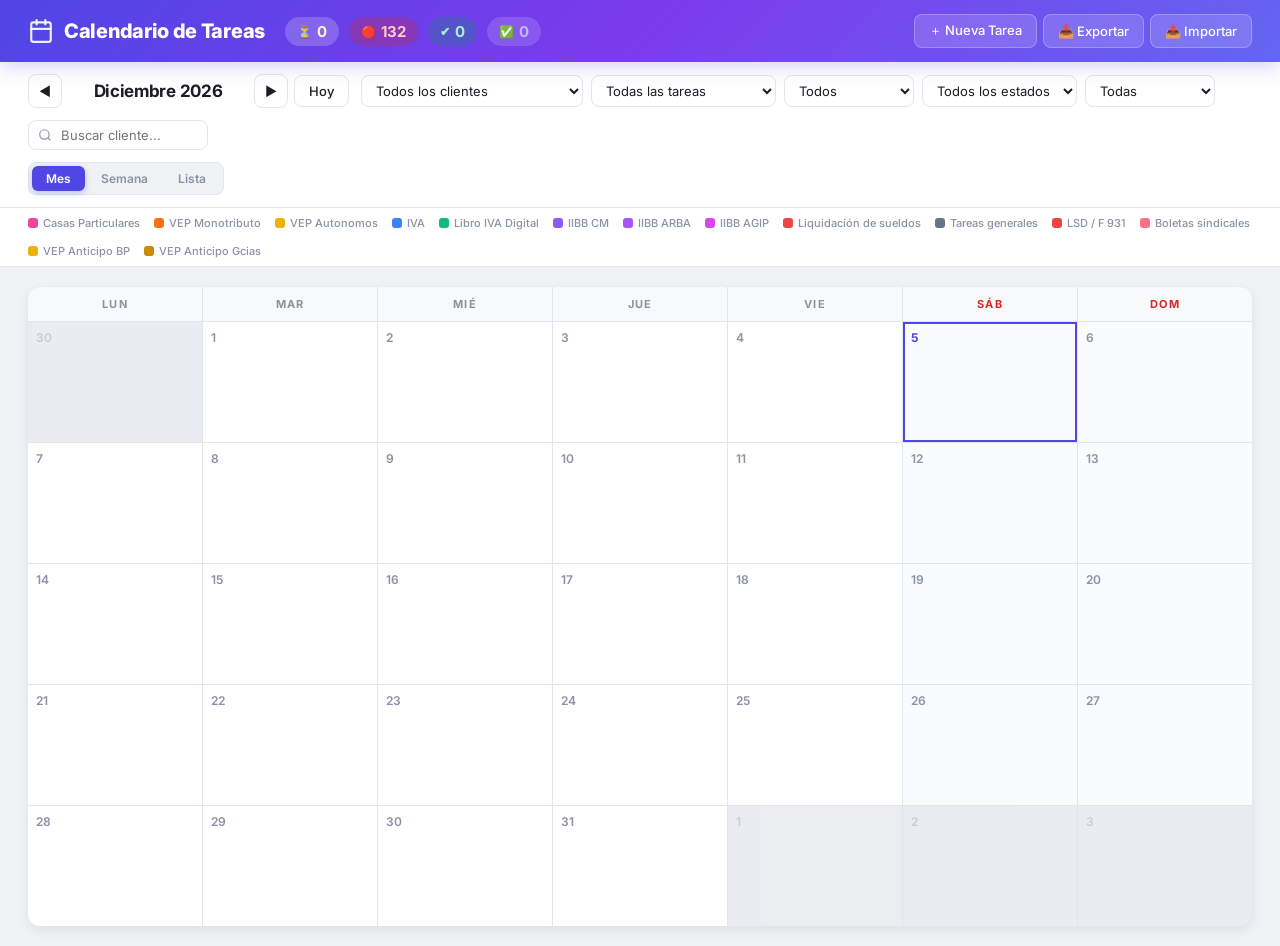
==== commit 349e52b1: "Split overdue filter out of estado dropdown The "Vencidas" option lived inside filterEstado alongsid" ====
--- a/index.html
+++ b/index.html
@@ -259,8 +259,12 @@
       <select class="filter-select" id="filterEstado" onchange="render()">
         <option value="">Todos los estados</option>
         <option value="pending">Pendientes</option>
+        <option value="finalized">Finalizadas</option>
+      </select>
+      <select class="filter-select" id="filterVencidas" onchange="render()">
+        <option value="">Todas</option>
         <option value="overdue">Vencidas</option>
-        <option value="finalized">Finalizadas</option>
+        <option value="not_overdue">No vencidas</option>
       </select>
     </div>
     <div class="search-wrapper">
